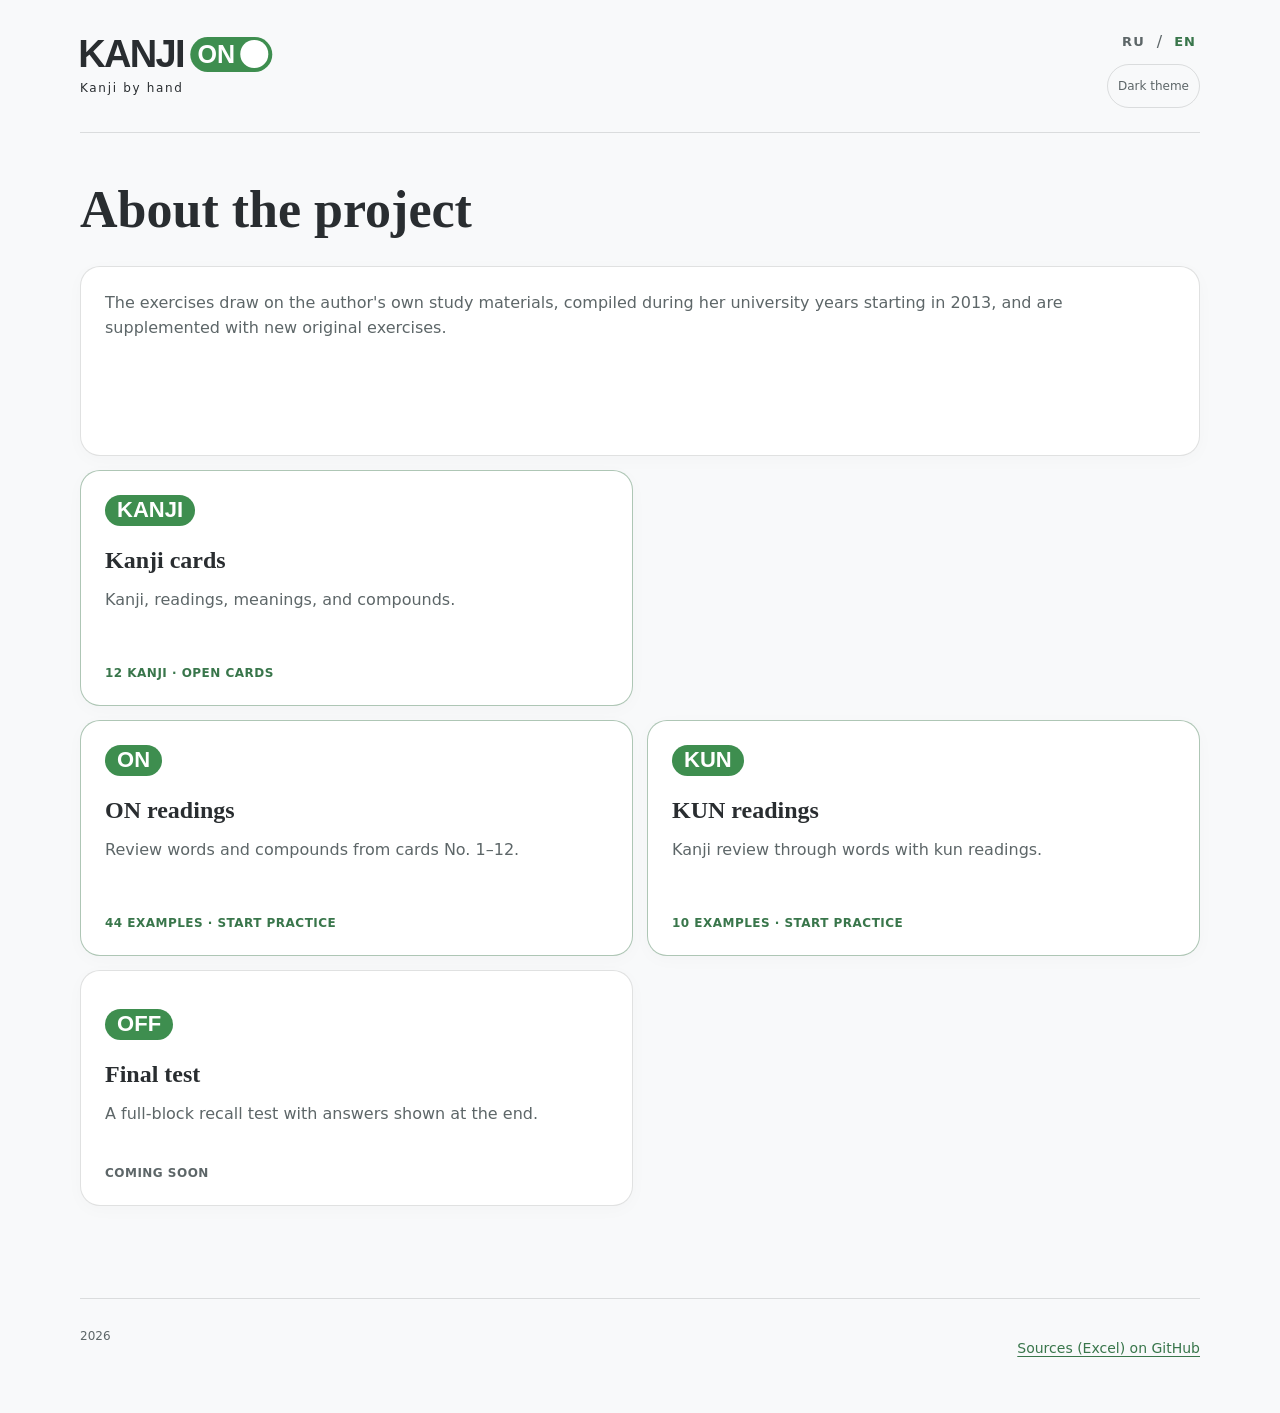
==== index.html @ 1f6f347d "Publish bilingual KUN handwriting drill with 10 examples" ====
<!doctype html>
<html lang="en">
  <head>
    <meta charset="UTF-8" />
    <meta name="viewport" content="width=device-width, initial-scale=1.0" />
    <meta name="description" content="KANJI ON — practise on and kun readings by writing kanji on paper." />
    <meta name="theme-color" content="#f8f9fa" />
    <title>KANJI ON — Kanji by Hand</title>
    <link rel="icon" href="favicon.ico?v=green1" sizes="any" />
    <link rel="icon" href="favicon.svg?v=green1" type="image/svg+xml" />
    <link rel="apple-touch-icon" href="apple-touch-icon-green-v1.png" sizes="180x180" />
    <meta name="apple-mobile-web-app-title" content="KANJI ON" />
    <script>
      try {
        if (localStorage.getItem("onkun-theme") === "dark") {
          document.documentElement.dataset.theme = "dark";
          document.querySelector('meta[name="theme-color"]').content = "#191919";
        }
      } catch {}
    </script>
    <link rel="stylesheet" href="styles.css?v=20261010-cards1" />
  </head>
  <body>
    <header class="site-header">
      <div class="brand" role="img" aria-label="KANJI ON — Kanji by hand">
        <span class="brand-wordmark" aria-hidden="true">
          <span class="brand-kanji">KANJI</span>
          <span class="brand-switch"><span>ON</span><span class="brand-knob"></span></span>
        </span>
        <span class="brand-tagline" aria-hidden="true">Kanji by hand</span>
      </div>
      <div class="header-controls">
      <div class="language-switcher" aria-label="Language">
        <button class="language-button" data-language="ru" type="button">RU</button>
        <span aria-hidden="true">/</span>
        <button class="language-button" data-language="en" type="button">EN</button>
      </div>
      <button class="theme-toggle" id="theme-toggle" type="button" aria-pressed="false">Dark theme</button>
      </div>
    </header>

    <main id="home">

      <section class="path" aria-labelledby="path-title">
        <div class="section-heading">
          <div>
            <h2 id="path-title" tabindex="-1" data-i18n="aboutTitle">About the project</h2>
          </div>
        </div>
        <div class="path-grid">
          <article class="path-card path-card--intro">
            <p data-i18n="aboutText">The exercises draw on the author's own study materials, compiled during her university years starting in 2013, and are supplemented with new original exercises.</p>
          </article>
          <a class="path-card path-card--active" href="cards.html">
            <span class="mode-badge" aria-hidden="true">KANJI</span>
            <h3 data-i18n="kanjiTitle">Kanji cards</h3>
            <p data-i18n="kanjiText">Kanji, readings, meanings, and compounds.</p>
            <span class="card-link" data-i18n="openCards">12 kanji · Open cards</span>
          </a>
          <a class="path-card path-card--active" id="on-card" href="on.html">
            <span class="mode-badge" aria-hidden="true">ON</span>
            <h3 data-i18n="onTitle">ON readings</h3>
            <p data-i18n="onText">Review words and compounds from cards No. 1–12.</p>
            <span class="card-link" data-i18n="openOn">44 examples · Start practice</span>
          </a>
          <a class="path-card path-card--active" id="kun-card" href="kun.html">
            <span class="mode-badge" aria-hidden="true">KUN</span>
            <h3 data-i18n="kunTitle">KUN readings</h3>
            <p data-i18n="kunText">Kanji review through words with kun readings.</p>
            <span class="card-link" data-i18n="openKun">10 examples · Start practice</span>
          </a>
          <button class="path-card" type="button" data-coming-soon>
            <span class="mode-badge" aria-hidden="true">OFF</span>
            <h3 data-i18n="testTitle">Final test</h3>
            <p data-i18n="testText">A full-block recall test with answers shown at the end.</p>
            <span class="card-link" data-i18n="comingSoon">Coming soon</span>
          </button>
        </div>
      </section>


      <div class="toast" id="toast" role="status" aria-live="polite"></div>
    </main>

    <footer>
      <span>2026</span>
      <a class="footer-sources" href="https://github.com/veronello/onkun-kanji-by-hand/blob/main/SOURCES.md" data-i18n="sourcesLink">Sources (Excel) on GitHub</a>
    </footer>
    <script src="script.js?v=20261010-kun1"></script>
  </body>
</html>
---- styles.css ----
:root {
  color-scheme: light;
  --paper: #f8f9fa;
  --paper-deep: #edf0ee;
  --card: #ffffff;
  --ink: #292d30;
  --muted: #5d6668;
  --line: rgba(41,45,48,.14);
  --seal: #39764b;
  --seal-dark: #2e603d;
  --shadow: 0 12px 36px rgba(41,45,48,.07);
  --radius: 20px;
  --card-shadow: 0 4px 18px rgba(41,45,48,.025);
  --button-ink: #fff;
}
:root[data-theme="dark"] {
  color-scheme: dark;
  --paper: #191919;
  --paper-deep: #333333;
  --card: #242424;
  --ink: #ededed;
  --muted: #b3b3b3;
  --line: rgba(255,255,255,.16);
  --seal: #9ac9a5;
  --seal-dark: #b5d8bd;
  --shadow: 0 18px 55px rgba(0,0,0,.24);
  --card-shadow: 0 8px 28px rgba(0,0,0,.12);
  --button-ink: #191919;
}

* { box-sizing: border-box; }
html { scroll-behavior: smooth; }
body {
  margin: 0;
  min-width: 320px;
  background: var(--paper);
  color: var(--ink);
  font-family: Inter, ui-sans-serif, system-ui, -apple-system, BlinkMacSystemFont, "Segoe UI", "Noto Sans", "Noto Sans JP", sans-serif;
  line-height: 1.55;
}
button, a { -webkit-tap-highlight-color: transparent; }
button { font: inherit; }
.site-header, main, footer { width: min(1120px, calc(100% - 40px)); margin-inline: auto; }
.site-header { display: flex; align-items: center; justify-content: space-between; gap: 12px; padding-block: 24px; }
.brand {
  display: inline-flex; flex-direction: column; align-items: flex-start;
  flex-shrink: 0; padding-block: 6px; color: var(--ink); cursor: default;
}
.brand-wordmark {
  /* Optical alignment: compensate for the bold K's left sidebearing. */
  transform: translateX(-.045em);
  display: flex; align-items: center; gap: .18em;
  font-family: Arial, Helvetica, sans-serif;
  font-size: clamp(26px, 7vw, 38px); font-weight: 800; line-height: 1;
}
.brand-kanji { letter-spacing: -.045em; }
.brand-switch {
  display: inline-flex; align-items: center; justify-content: space-between;
  gap: .22em; padding: .15em .17em .15em .28em;
  border-radius: 999px; background: #3e8e4f; color: #fff;
  font-size: .66em; line-height: 1;
}
.brand-knob {
  display: block; flex: 0 0 auto; width: 1.1em; height: 1.1em;
  border-radius: 50%; background: #fff;
}
.brand-tagline {
  margin-top: 7px; font-size: clamp(10px, 2.8vw, 12px);
  line-height: 1.4; letter-spacing: .14em; white-space: nowrap;
}
.language-switcher { display: flex; align-items: center; gap: 8px; color: var(--muted); }
.language-button { border: 0; background: transparent; color: var(--muted); cursor: pointer; font-size: 13px; font-weight: 700; letter-spacing: .08em; padding: 8px 4px; }
.language-button.is-active { color: var(--seal); }
.hero { max-width: 780px; padding: 88px 0 72px; }
.eyebrow { margin: 0 0 14px; color: var(--seal); font-size: 12px; font-weight: 800; letter-spacing: .12em; text-transform: uppercase; }
h1, h2, h3, p { text-wrap: pretty; }
h1, h2 { font-family: Georgia, "Times New Roman", serif; font-weight: 600; letter-spacing: normal; word-spacing: normal; }
h1 { margin: 0; font-size: clamp(48px, 8vw, 88px); line-height: .98; }
.hero-copy { max-width: 620px; margin: 28px 0 32px; color: var(--muted); font-size: clamp(17px, 2vw, 20px); }
.primary-button, .secondary-button, .text-button { border-radius: 999px; cursor: pointer; font-weight: 750; transition: transform 160ms ease, background 160ms ease, color 160ms ease; }
.primary-button, .secondary-button { min-height: 48px; padding: 12px 22px; }
.primary-button { border: 1px solid var(--seal); background: var(--seal); color: var(--button-ink); box-shadow: 0 10px 24px rgba(0,0,0,.16); }
.primary-button:hover { background: var(--seal-dark); transform: translateY(-1px); }
.primary-button:disabled { cursor: not-allowed; opacity: .45; }
.secondary-button { border: 1px solid var(--line); background: transparent; color: var(--ink); }
.secondary-button:hover { background: var(--paper-deep); transform: translateY(-1px); }
.text-button { border: 0; background: transparent; color: var(--muted); padding: 8px; }
.path { padding: 50px 0 92px; border-top: 1px solid var(--line); }
.section-heading { display: flex; align-items: end; justify-content: space-between; margin-bottom: 28px; }
h2 { margin: 0; font-size: clamp(34px, 5vw, 52px); line-height: 1.05; }
.path-grid { display: grid; grid-template-columns: repeat(6, 1fr); gap: 14px; }
.path-card {
  position: relative; grid-column: span 3; min-height: 236px; padding: 24px 24px 64px; overflow: hidden;
  border: 1px solid var(--line); border-radius: var(--radius); background: var(--card); color: inherit;
  text-align: left; box-shadow: var(--card-shadow);
}
button.path-card { cursor: pointer; transition: transform 180ms ease, border-color 180ms ease, box-shadow 180ms ease; }
button.path-card:hover { border-color: rgba(108,151,120,.6); box-shadow: var(--shadow); transform: translateY(-3px); }
.path-card--intro { grid-column: span 6; min-height: 190px; padding-bottom: 24px; }
.path-card--active { border-color: rgba(108,151,120,.55); }
.card-number { position: absolute; top: 8px; right: 18px; color: rgba(108,151,120,.15); font-family: "Yu Mincho", "Hiragino Mincho ProN", serif; font-size: 76px; line-height: 1; }
.path-card h3 { position: relative; margin: 50px 0 9px; font-family: Georgia, "Times New Roman", serif; font-size: 24px; letter-spacing: normal; word-spacing: normal; }
.path-card p { position: relative; margin: 0; color: var(--muted); }
.card-link { position: absolute; bottom: 22px; left: 24px; color: var(--muted); font-size: 12px; font-weight: 750; letter-spacing: .04em; text-transform: uppercase; }
.path-card--active .card-link { color: var(--seal); }
.practice { padding: 64px 0 96px; border-top: 1px solid var(--line); }
.practice-header { display: flex; align-items: start; justify-content: space-between; margin-bottom: 26px; }
.practice-card { width: min(700px, 100%); min-height: 480px; margin-inline: auto; padding: clamp(24px, 6vw, 52px); border: 1px solid var(--line); border-radius: 28px; background: var(--card); box-shadow: var(--shadow); text-align: center; }
.progress-row { display: flex; justify-content: space-between; color: var(--muted); font-size: 12px; font-weight: 700; }
.progress-track { height: 3px; margin: 10px 0 56px; overflow: hidden; border-radius: 999px; background: var(--paper-deep); }
#progress-bar { display: block; width: 10%; height: 100%; background: var(--seal); transition: width 220ms ease; }
.prompt-label { margin: 0 0 8px; color: var(--muted); font-size: 11px; font-weight: 800; letter-spacing: .12em; text-transform: uppercase; }
.reading { margin: 0; font-family: Georgia, "Times New Roman", serif; font-size: clamp(48px, 11vw, 76px); line-height: 1.08; }
.meaning, .answer-reading { margin: 10px 0 0; color: var(--muted); font-size: 17px; }
.paper-note { margin: 56px 0 16px; color: var(--muted); font-size: 13px; }
.answer { margin: 6px 0 0; font-family: "Yu Mincho", "Hiragino Mincho ProN", "Noto Serif JP", serif; font-size: clamp(78px, 18vw, 124px); line-height: 1.1; }
.answer-actions { display: flex; justify-content: center; gap: 10px; margin-top: 56px; }
.summary-seal { display: grid; width: 90px; height: 90px; margin: 4px auto 24px; place-items: center; border: 3px solid var(--seal); border-radius: 50%; color: var(--seal); font-family: "Yu Mincho", "Hiragino Mincho ProN", serif; font-size: 48px; transform: rotate(-5deg); }
#summary-view h3 { margin: 0; font-family: Georgia, "Times New Roman", serif; font-size: 34px; }
#summary-text { color: var(--muted); }
.toast { position: fixed; right: 20px; bottom: 20px; z-index: 10; max-width: min(360px, calc(100% - 40px)); padding: 12px 16px; border-radius: 12px; background: var(--ink); color: var(--paper); font-size: 13px; opacity: 0; pointer-events: none; transform: translateY(10px); transition: opacity 180ms ease, transform 180ms ease; }
.toast.is-visible { opacity: 1; transform: translateY(0); }
footer { display: flex; justify-content: space-between; gap: 24px; padding: 28px 0 42px; border-top: 1px solid var(--line); color: var(--muted); font-size: 12px; }
[hidden] { display: none !important; }
:focus-visible { outline: 3px solid var(--seal); outline-offset: 3px; }

@media (max-width: 760px) {
  .site-header, main, footer { width: min(100% - 28px, 1120px); }
  .site-header { padding-block: 16px; }
  .hero { padding: 66px 0 58px; }
  .path-grid { display: block; }
  .path-card { display: block; width: 100%; min-height: 210px; margin-bottom: 12px; }
  .path { padding-bottom: 62px; }
  .practice { padding: 50px 0 70px; }
  .practice-header { gap: 10px; }
  .practice-card { min-height: 440px; border-radius: 22px; }
  .progress-track { margin-bottom: 44px; }
  .answer-actions { flex-direction: column-reverse; }
  .answer-actions button { width: 100%; }
  footer { flex-direction: column; gap: 3px; }
}

@media (prefers-reduced-motion: reduce) {
  html { scroll-behavior: auto; }
  *, *::before, *::after { transition-duration: .01ms !important; }
}

.header-controls { display: flex; flex-direction: column; align-items: flex-end; gap: 4px; }
.theme-toggle { min-height: 44px; padding: 6px 10px; border: 1px solid var(--line); border-radius: 999px; background: transparent; color: var(--muted); font-size: 12px; cursor: pointer; }
.theme-toggle:hover { color: var(--ink); background: var(--paper-deep); }

/* Decorative section labels echo the wordmark without implying a switch. */
.mode-badge {
  display: inline-flex; align-items: center; justify-content: center;
  padding: .2em .55em; border-radius: 999px;
  background: #3e8e4f; color: #fff; line-height: 1;
  font-family: Arial, Helvetica, sans-serif;
  font-size: 22px; font-weight: 800; white-space: nowrap;
}
.path-card .mode-badge + h3 { margin-top: 16px; }


/* Start the readings on a new row; leave space beside Kanji cards. */
@media (min-width: 761px) {
  #on-card { grid-column: 1 / span 3; }
}

.footer-sources { display: inline-flex; align-items: center; min-height: 44px; color: var(--seal); padding-block: 8px; max-width: 100%; width: fit-content; font-size: 14px; text-decoration: underline; text-underline-offset: 3px; }


a.brand { cursor: pointer; }
a.path-card { display: block; text-decoration: none; cursor: pointer; }
a.path-card:hover { border-color: var(--seal); box-shadow: var(--shadow); }
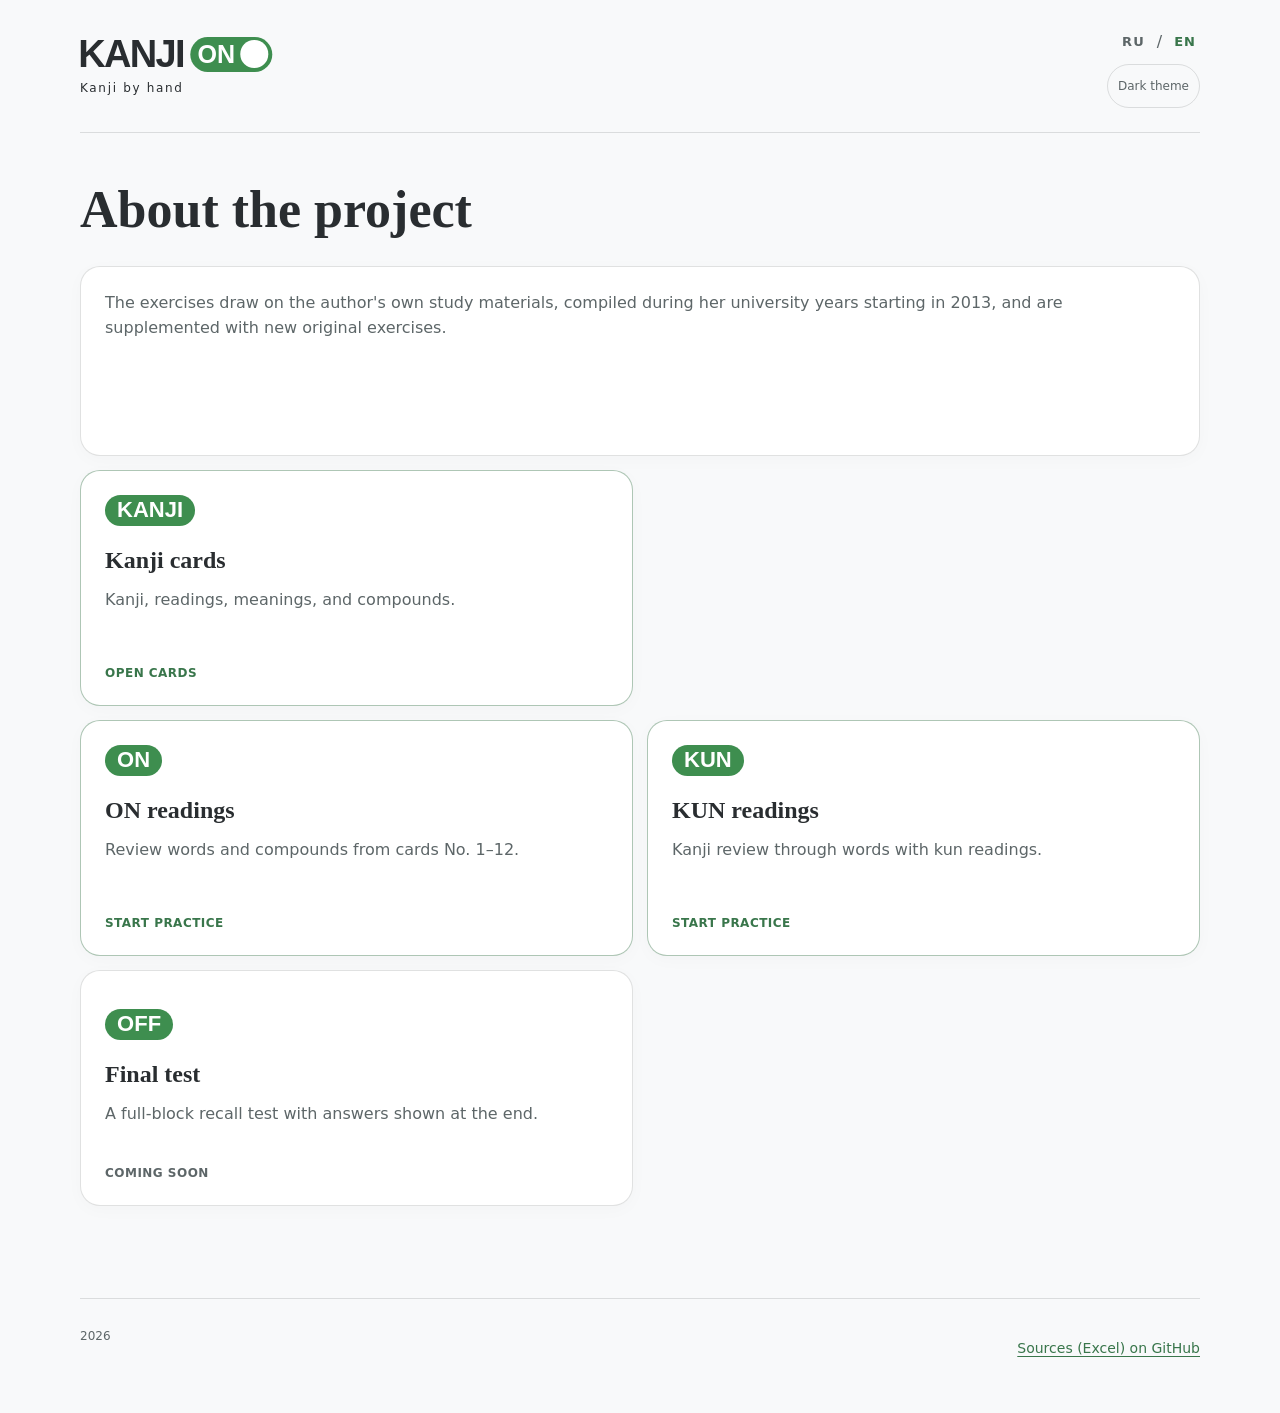
==== commit 7dd6b7d7: "Simplify card link text in index.html" ====
--- a/index.html
+++ b/index.html
@@ -55,19 +55,19 @@
             <span class="mode-badge" aria-hidden="true">KANJI</span>
             <h3 data-i18n="kanjiTitle">Kanji cards</h3>
             <p data-i18n="kanjiText">Kanji, readings, meanings, and compounds.</p>
-            <span class="card-link" data-i18n="openCards">12 kanji · Open cards</span>
+            <span class="card-link" data-i18n="openCards">Open cards</span>
           </a>
           <a class="path-card path-card--active" id="on-card" href="on.html">
             <span class="mode-badge" aria-hidden="true">ON</span>
             <h3 data-i18n="onTitle">ON readings</h3>
             <p data-i18n="onText">Review words and compounds from cards No. 1–12.</p>
-            <span class="card-link" data-i18n="openOn">44 examples · Start practice</span>
+            <span class="card-link" data-i18n="openOn">Start practice</span>
           </a>
           <a class="path-card path-card--active" id="kun-card" href="kun.html">
             <span class="mode-badge" aria-hidden="true">KUN</span>
             <h3 data-i18n="kunTitle">KUN readings</h3>
             <p data-i18n="kunText">Kanji review through words with kun readings.</p>
-            <span class="card-link" data-i18n="openKun">10 examples · Start practice</span>
+            <span class="card-link" data-i18n="openKun">Start practice</span>
           </a>
           <button class="path-card" type="button" data-coming-soon>
             <span class="mode-badge" aria-hidden="true">OFF</span>
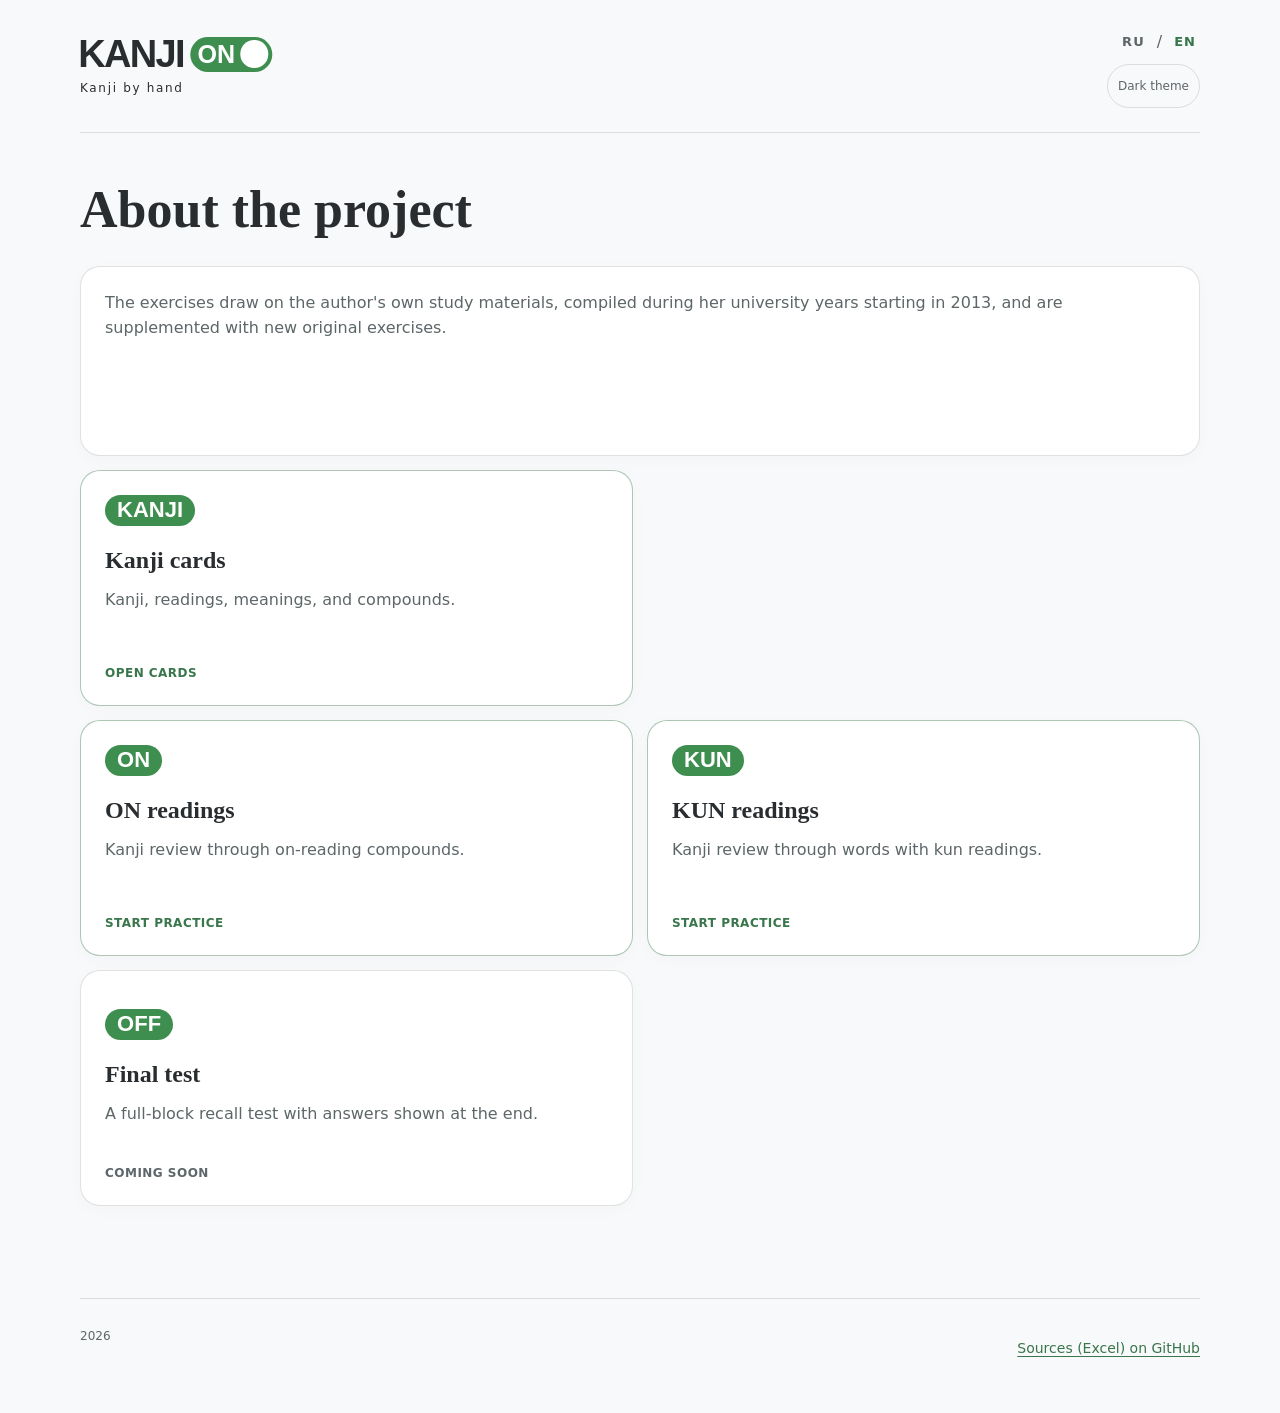
==== commit 9b0264eb: "Update ON readings description in index.html" ====
--- a/index.html
+++ b/index.html
@@ -60,7 +60,7 @@
           <a class="path-card path-card--active" id="on-card" href="on.html">
             <span class="mode-badge" aria-hidden="true">ON</span>
             <h3 data-i18n="onTitle">ON readings</h3>
-            <p data-i18n="onText">Review words and compounds from cards No. 1–12.</p>
+            <p data-i18n="onText">Kanji review through on-reading compounds.</p>
             <span class="card-link" data-i18n="openOn">Start practice</span>
           </a>
           <a class="path-card path-card--active" id="kun-card" href="kun.html">
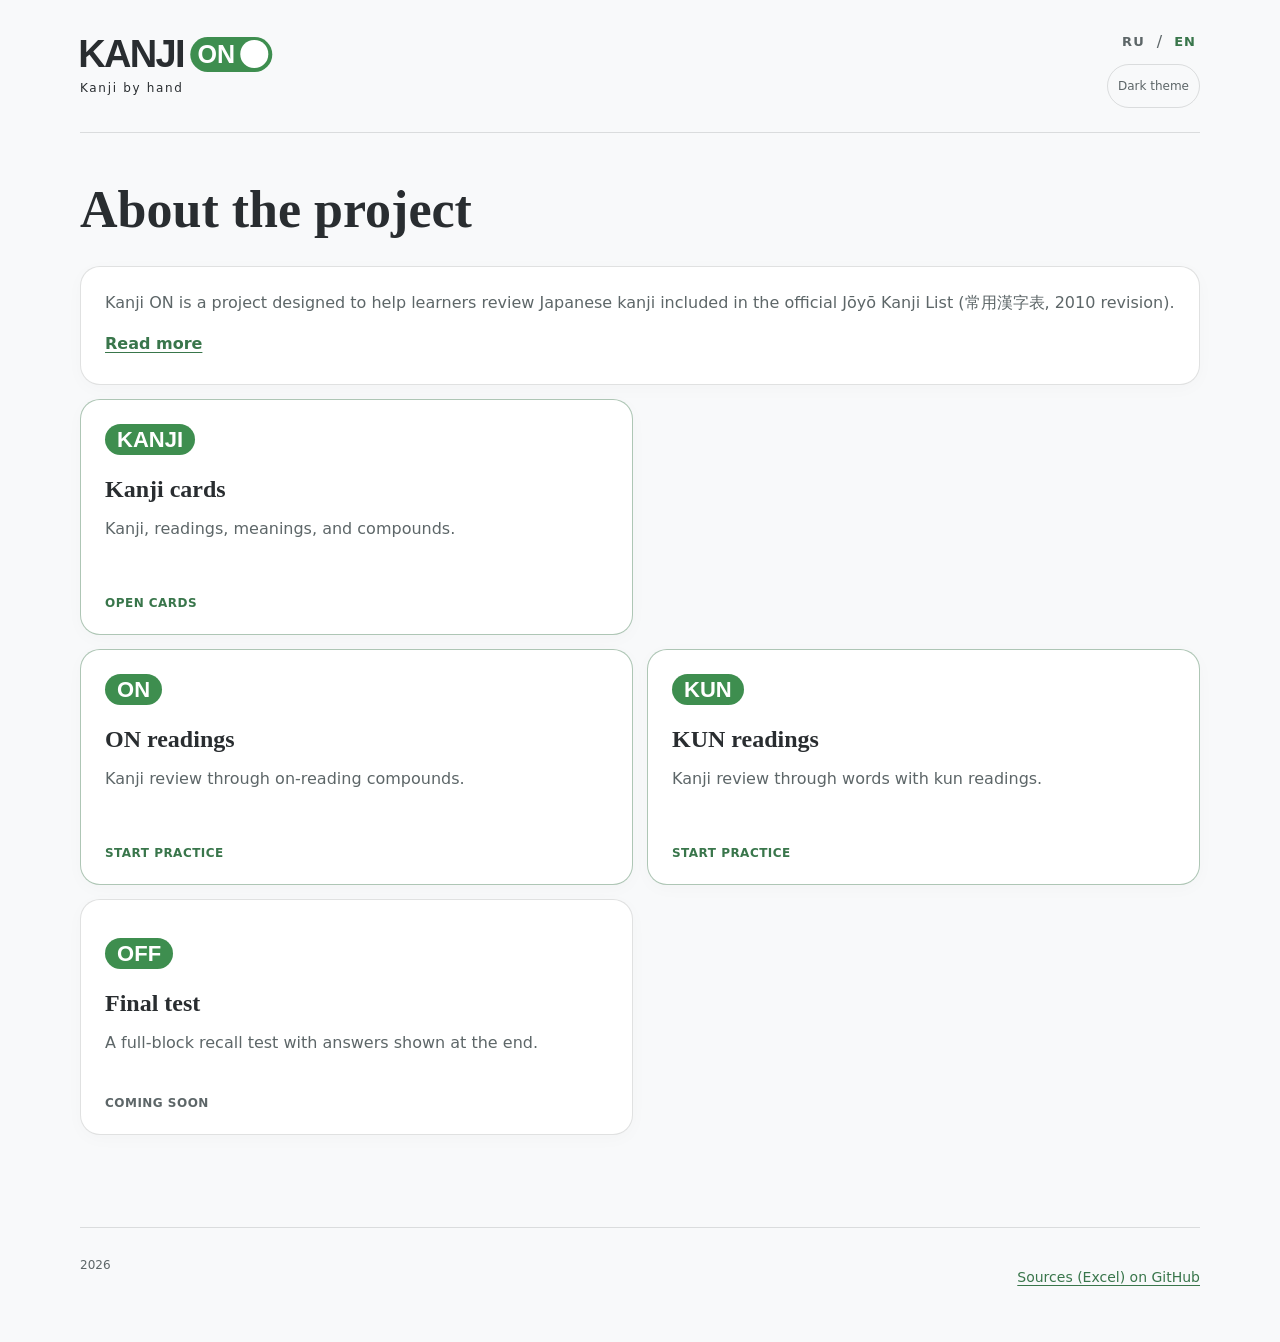
==== commit 351fa3c4: "Update compact bilingual project description" ====
--- a/index.html
+++ b/index.html
@@ -18,7 +18,7 @@
         }
       } catch {}
     </script>
-    <link rel="stylesheet" href="styles.css?v=20261010-cards1" />
+    <link rel="stylesheet" href="styles.css?v=20261013-about1" />
   </head>
   <body>
     <header class="site-header">
@@ -49,7 +49,13 @@
         </div>
         <div class="path-grid">
           <article class="path-card path-card--intro">
-            <p data-i18n="aboutText">The exercises draw on the author's own study materials, compiled during her university years starting in 2013, and are supplemented with new original exercises.</p>
+            <p data-i18n="aboutText">Kanji ON is a project designed to help learners review Japanese kanji included in the official Jōyō Kanji List (常用漢字表, 2010 revision).</p>
+            <div id="about-more" hidden>
+              <p data-i18n="aboutText2">The project is intended for learners who have already studied the required set of kanji and wish to refresh their knowledge and bring it back into active use.</p>
+              <p data-i18n="aboutText3">The review process consists of exercises based on on-reading compounds and kun-readings, requiring learners to write the corresponding kanji by hand.</p>
+              <p data-i18n="aboutText4">An additional knowledge assessment test is currently under development.</p>
+            </div>
+            <button class="about-toggle" id="about-toggle" type="button" aria-expanded="false" aria-controls="about-more" data-i18n="readMore">Read more</button>
           </article>
           <a class="path-card path-card--active" href="cards.html">
             <span class="mode-badge" aria-hidden="true">KANJI</span>
@@ -86,7 +92,7 @@
       <span>2026</span>
       <a class="footer-sources" href="https://github.com/veronello/onkun-kanji-by-hand/blob/main/SOURCES.md" data-i18n="sourcesLink">Sources (Excel) on GitHub</a>
     </footer>
-    <script src="script.js?v=20261010-kun1"></script>
+    <script src="script.js?v=20261013-about1"></script>
   </body>
 </html>
 
--- a/styles.css
+++ b/styles.css
@@ -96,7 +96,9 @@
 }
 button.path-card { cursor: pointer; transition: transform 180ms ease, border-color 180ms ease, box-shadow 180ms ease; }
 button.path-card:hover { border-color: rgba(108,151,120,.6); box-shadow: var(--shadow); transform: translateY(-3px); }
-.path-card--intro { grid-column: span 6; min-height: 190px; padding-bottom: 24px; }
+.path-card--intro { grid-column: span 6; min-height: 0; padding-bottom: 24px; }
+.path-card--intro #about-more p { margin-top: 12px; }
+.about-toggle { margin-top: 12px; padding: 4px 0; border: 0; background: transparent; color: var(--seal); font-weight: 750; cursor: pointer; text-decoration: underline; text-underline-offset: 3px; }
 .path-card--active { border-color: rgba(108,151,120,.55); }
 .card-number { position: absolute; top: 8px; right: 18px; color: rgba(108,151,120,.15); font-family: "Yu Mincho", "Hiragino Mincho ProN", serif; font-size: 76px; line-height: 1; }
 .path-card h3 { position: relative; margin: 50px 0 9px; font-family: Georgia, "Times New Roman", serif; font-size: 24px; letter-spacing: normal; word-spacing: normal; }
@@ -130,6 +132,7 @@
   .hero { padding: 66px 0 58px; }
   .path-grid { display: block; }
   .path-card { display: block; width: 100%; min-height: 210px; margin-bottom: 12px; }
+  .path-card--intro { min-height: 0; }
   .path { padding-bottom: 62px; }
   .practice { padding: 50px 0 70px; }
   .practice-header { gap: 10px; }
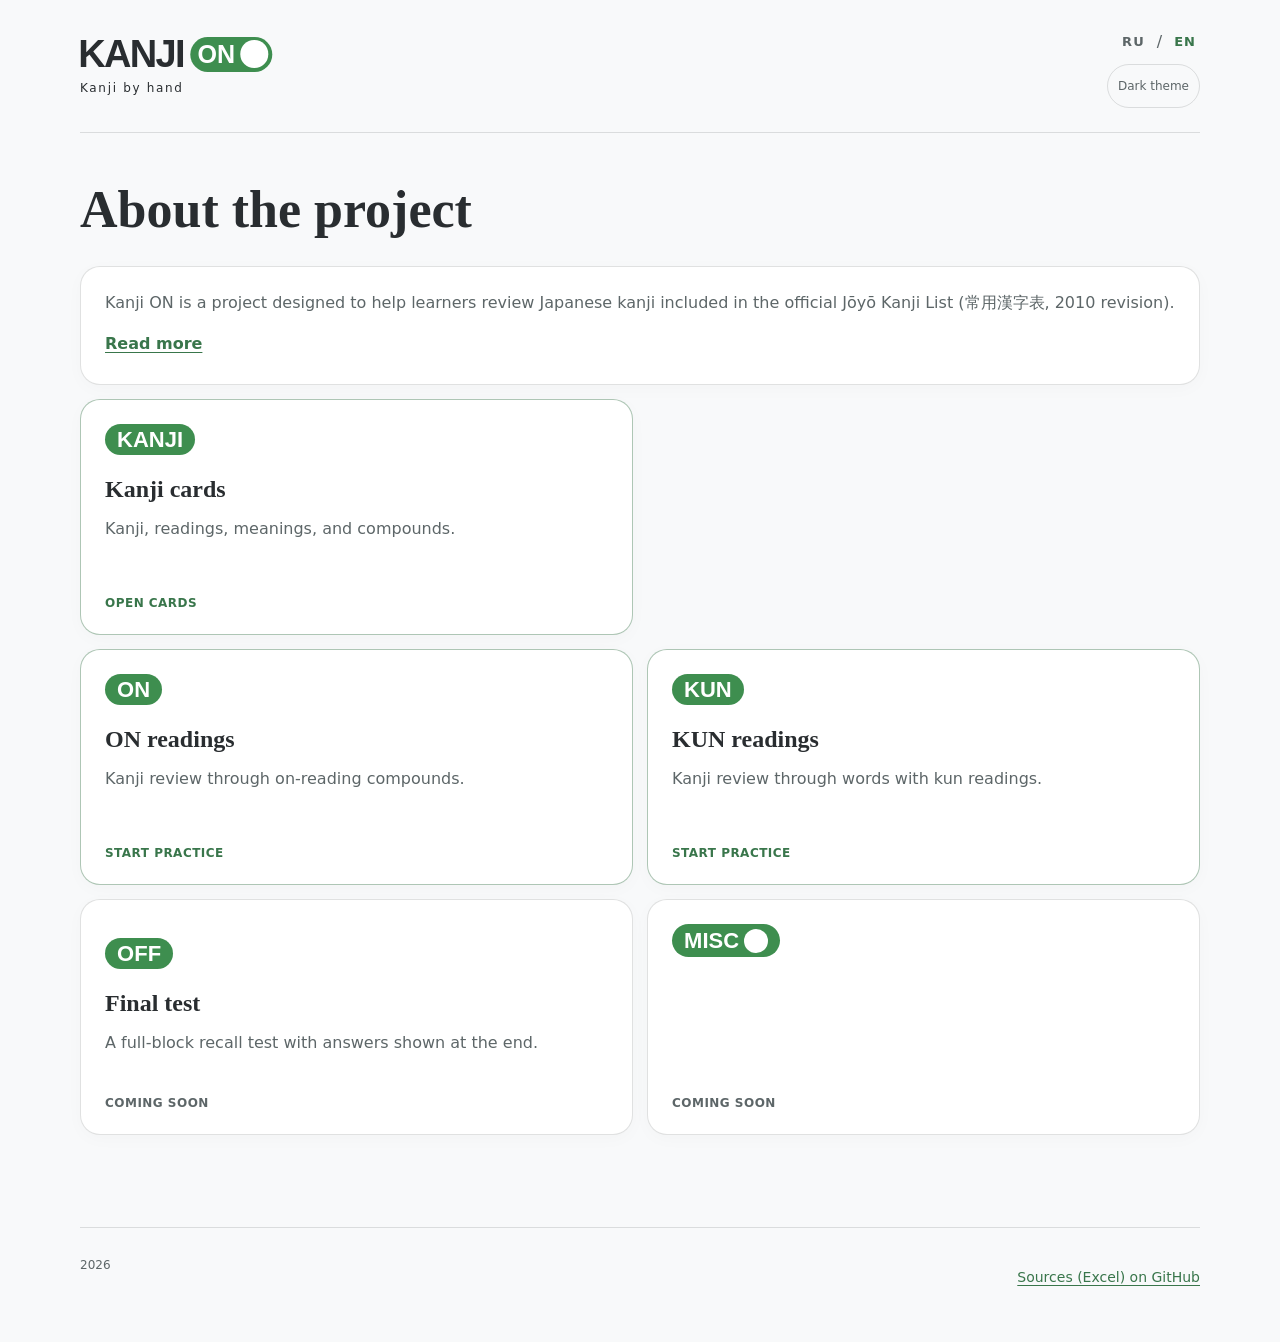
==== commit 12d198e6: "Update index.html" ====
--- a/index.html
+++ b/index.html
@@ -81,6 +81,13 @@
             <p data-i18n="testText">A full-block recall test with answers shown at the end.</p>
             <span class="card-link" data-i18n="comingSoon">Coming soon</span>
           </button>
+          <article class="path-card" id="misc">
+            <span class="brand-switch mode-badge" aria-hidden="true"><span>MISC</span><span class="brand-knob"></span></span>
+            <h3 data-i18n="miscTitle">Miscellaneous</h3>
+            <p data-i18n="miscText">Sources, articles, interesting materials, and photos.</p>
+            <span class="card-link" data-i18n="comingSoon">Coming soon</span>
+          </article>
+
         </div>
       </section>
 
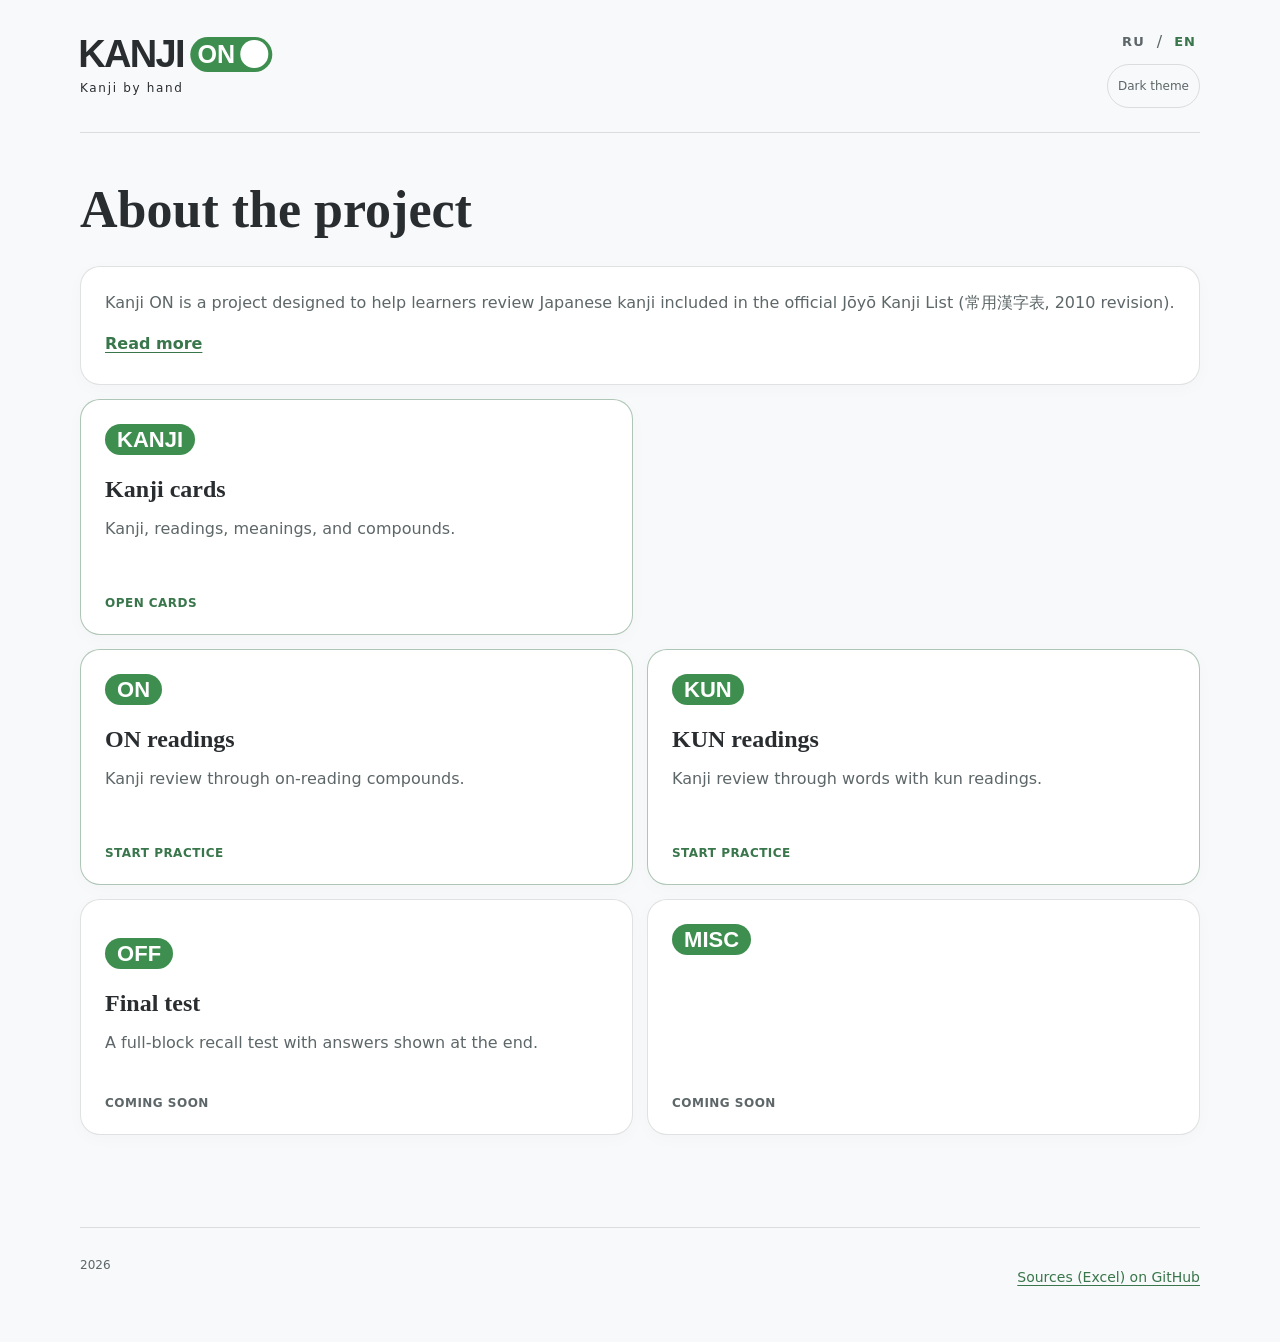
==== commit cf8137d0: "Change brand-switch to mode-badge in index.html" ====
--- a/index.html
+++ b/index.html
@@ -82,7 +82,7 @@
             <span class="card-link" data-i18n="comingSoon">Coming soon</span>
           </button>
           <article class="path-card" id="misc">
-            <span class="brand-switch mode-badge" aria-hidden="true"><span>MISC</span><span class="brand-knob"></span></span>
+            <span class="mode-badge" aria-hidden="true">MISC</span>
             <h3 data-i18n="miscTitle">Miscellaneous</h3>
             <p data-i18n="miscText">Sources, articles, interesting materials, and photos.</p>
             <span class="card-link" data-i18n="comingSoon">Coming soon</span>
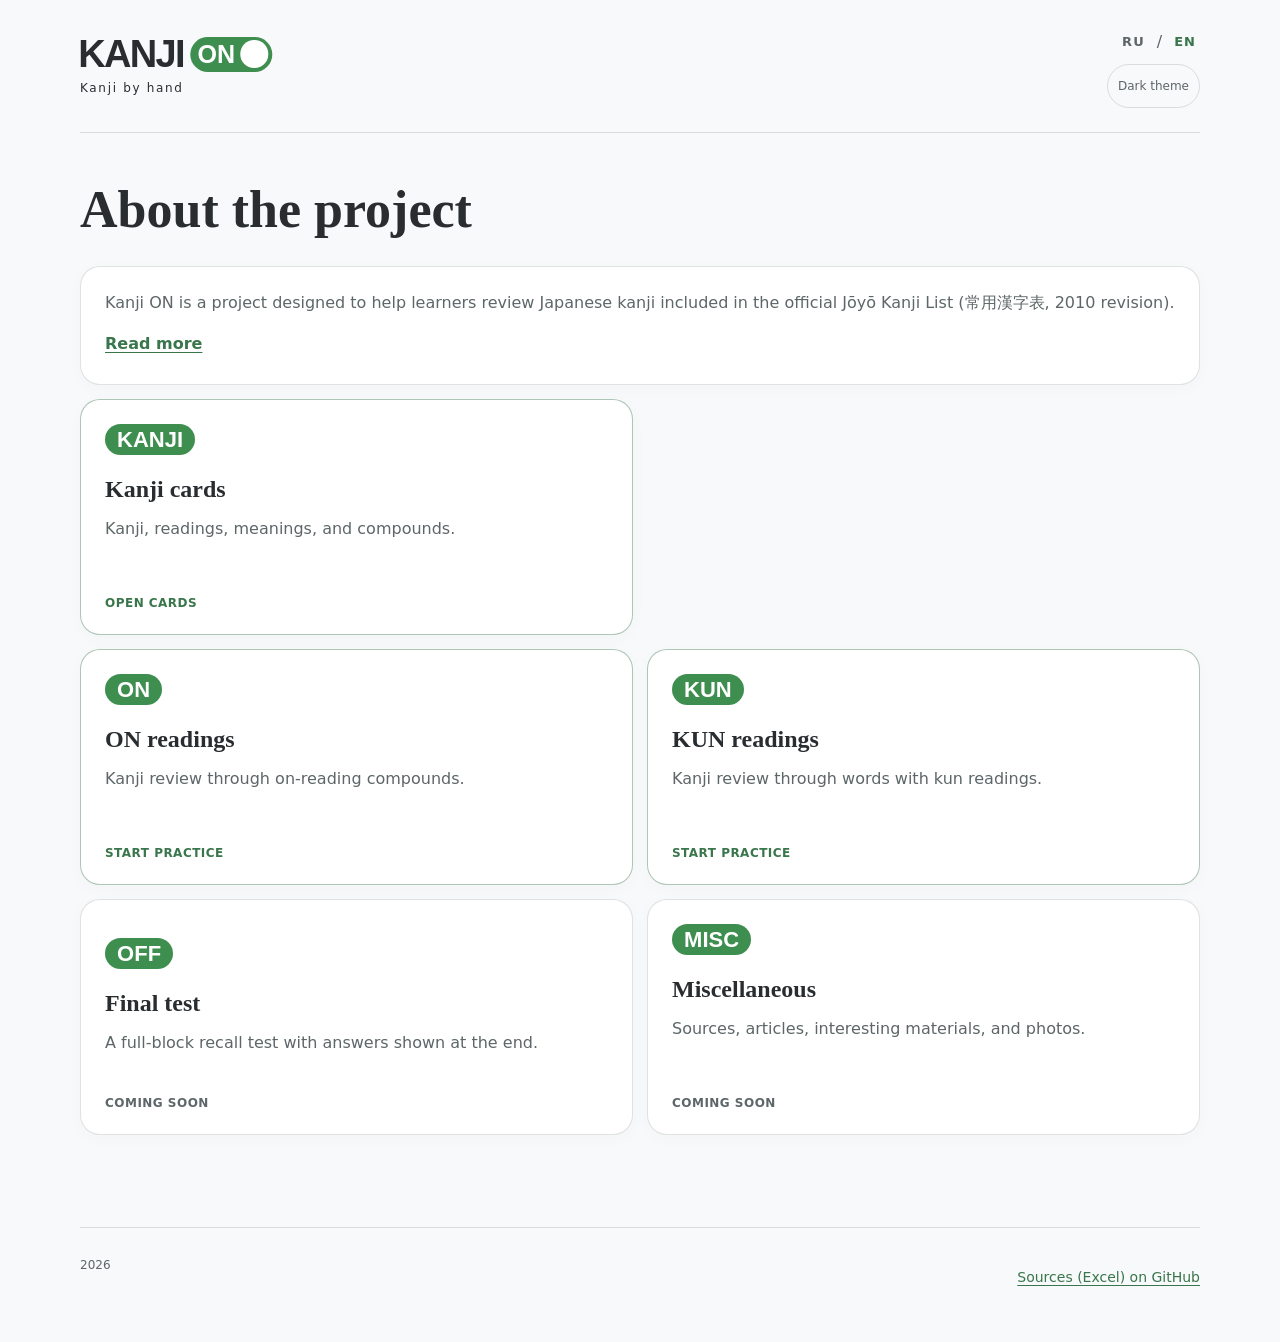
==== commit a7ee74f8: "Sync experimental homepage description and Misc with main" ====
--- a/index.html
+++ b/index.html
@@ -102,6 +102,3 @@
     <script src="script.js?v=20261013-about1"></script>
   </body>
 </html>
-
-
-
